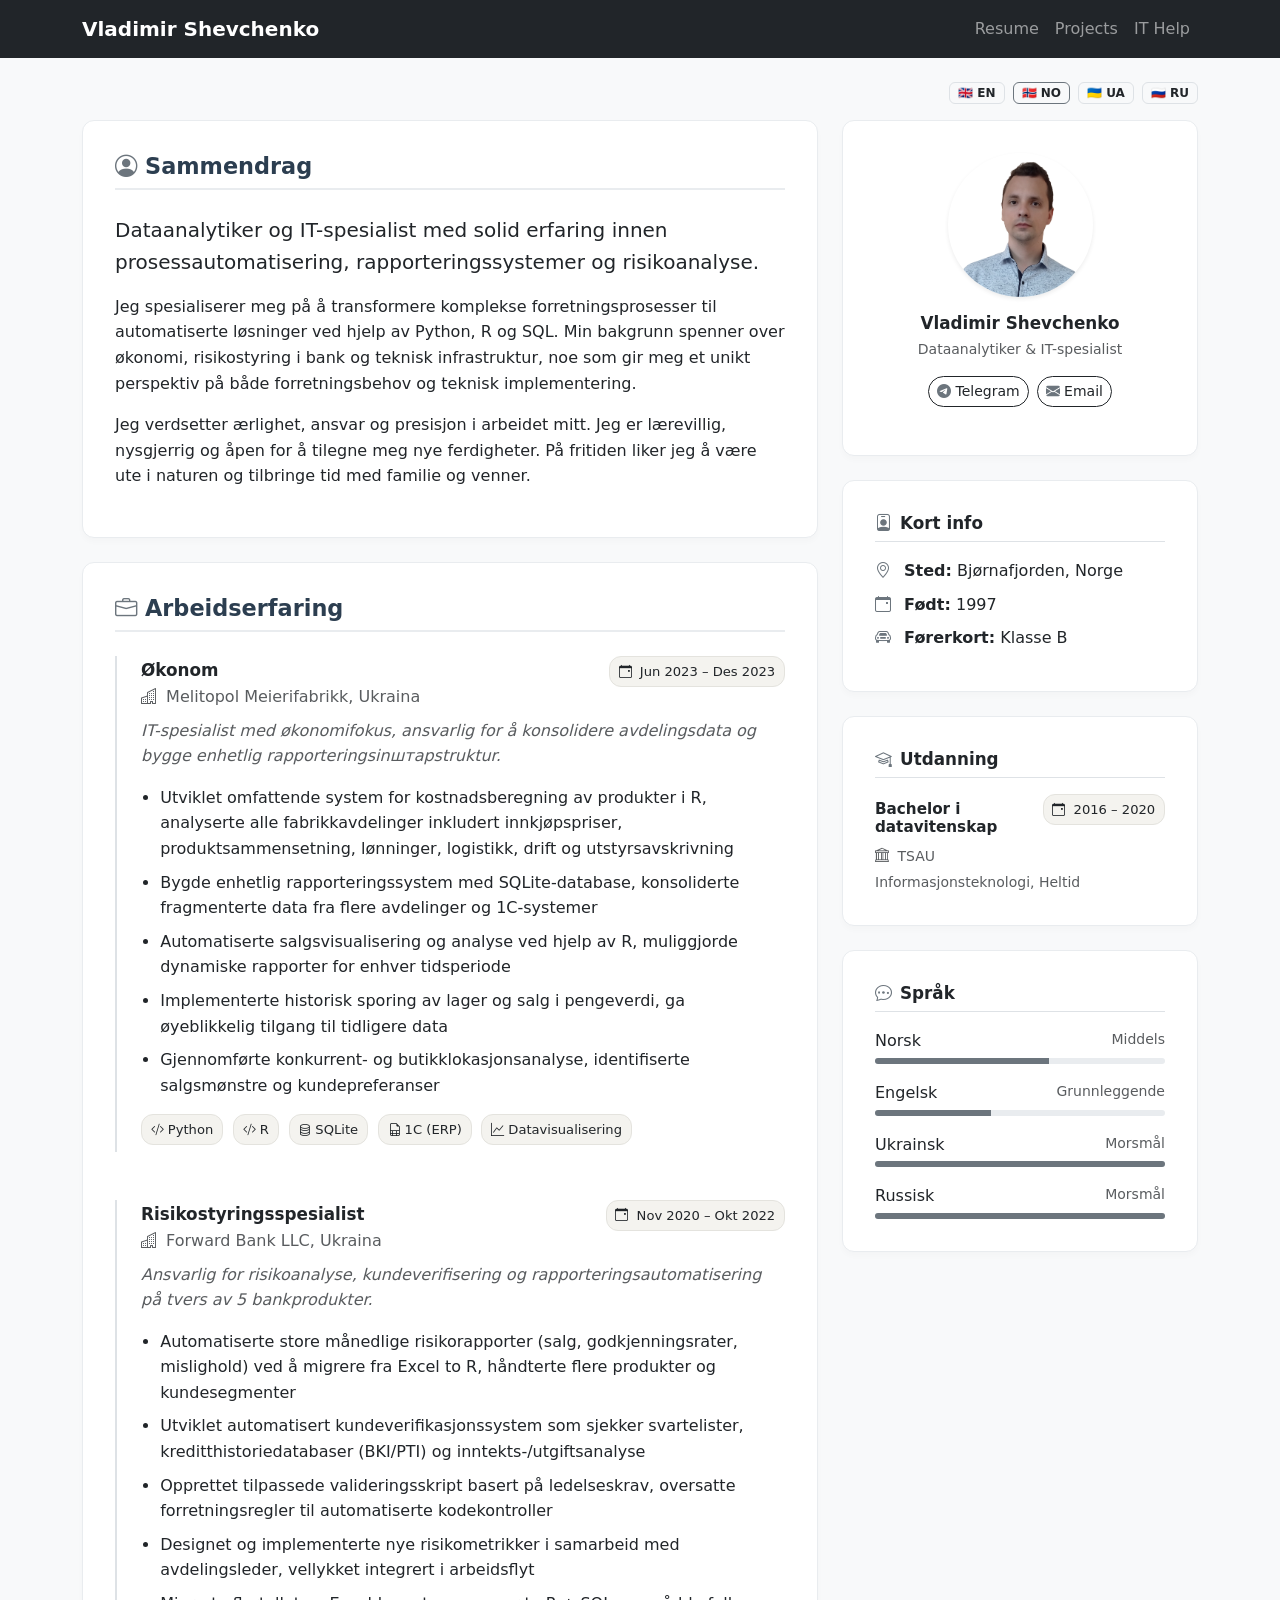
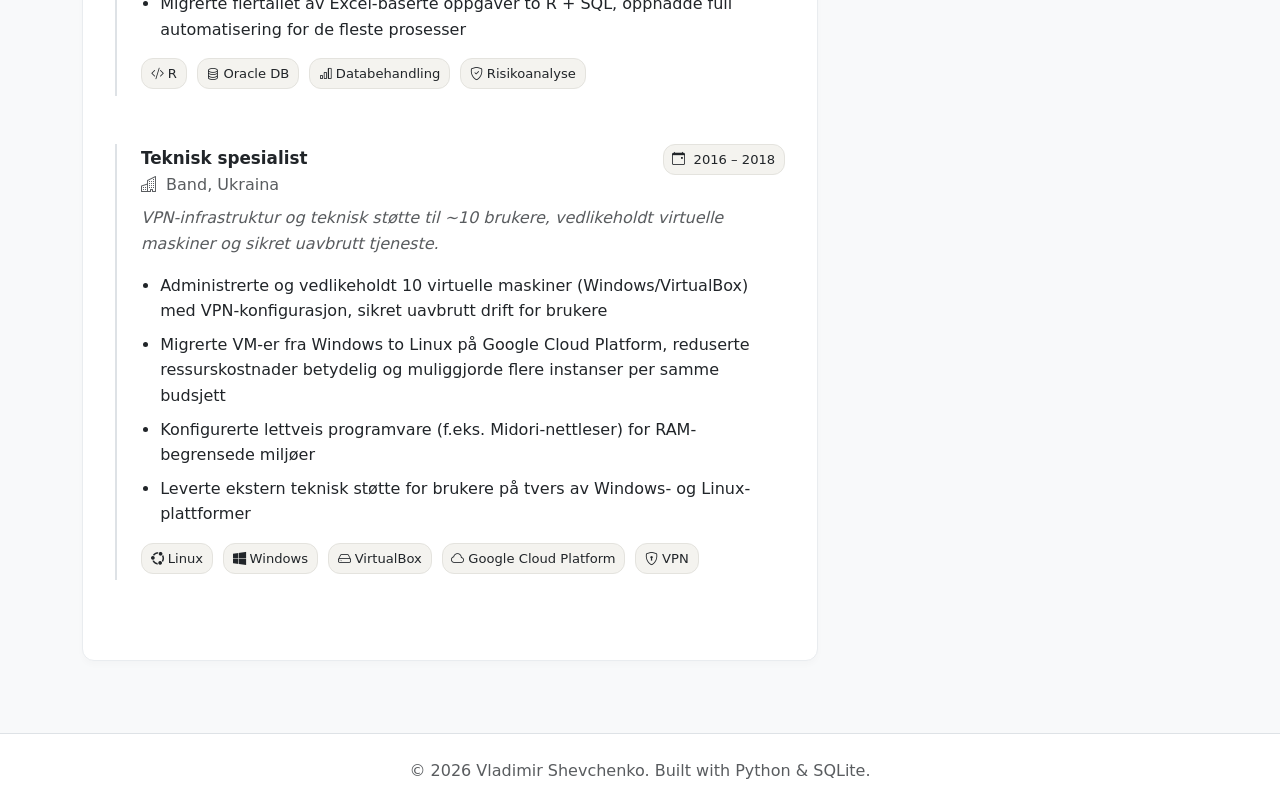
==== no/index.html @ 000bf78e "Deploy: Hard overwrite" ====
<!DOCTYPE html>
<html lang="no">
<head>
    <meta charset="UTF-8">
    <meta name="viewport" content="width=device-width, initial-scale=1.0">
    <title>Владимир Шевченко - Резюме - Portfolio</title>
    
    <!-- Базовые мета-теги SEO -->
    <meta name="description" content="Vladimir Shevchenko - Data Analyst & IT Specialist portfolio and resume. Experience in automation, reporting, and risk analytics.">
    <meta name="author" content="Vladimir Shevchenko">

    <!-- Open Graph (Превью для Telegram, LinkedIn и др.) -->
    <meta property="og:type" content="website">
    <meta property="og:title" content="Владимир Шевченко - Резюме">
    <meta property="og:description" content="Data analyst and IT specialist with strong experience in process automation, reporting systems, and risk analytics.">
    <meta property="og:image" content="..//assets/about/profile.jpg">
    <meta property="og:site_name" content="Vladimir Shevchenko Portfolio">

    <!-- Twitter Cards -->
    <meta name="twitter:card" content="summary">
    <meta name="twitter:title" content="Владимир Шевченко - Резюме">
    <meta name="twitter:description" content="Data analyst and IT specialist with strong experience in process automation, reporting systems, and risk analytics.">
    <meta name="twitter:image" content="..//assets/about/profile.jpg">

    <!-- Bootstrap 5 CSS & Icons -->
    <link href="https://cdn.jsdelivr.net/npm/bootstrap@5.3.0/dist/css/bootstrap.min.css" rel="stylesheet">
    <link href="https://cdn.jsdelivr.net/npm/bootstrap-icons@1.10.0/font/bootstrap-icons.css" rel="stylesheet">
    
    <!-- Стили подсветки синтаксиса и кастомные стили -->
    <link href="..//assets/pygments.css" rel="stylesheet">
    <link href="..//assets/style.css" rel="stylesheet">
    
    <!-- Место для кастомных стилей отдельных страниц -->
    
</head>
<body>

    <nav class="navbar navbar-expand-lg navbar-dark bg-dark mb-4">
        <div class="container">
            <!-- Динамическое имя в бренде навигационной панели -->
            <a class="navbar-brand fw-bold" href="..//no">Vladimir Shevchenko</a>
            <button class="navbar-toggler" type="button" data-bs-toggle="collapse" data-bs-target="#navbarNav">
                <span class="navbar-toggler-icon"></span>
            </button>
            <div class="collapse navbar-collapse" id="navbarNav">
                <ul class="navbar-nav ms-auto">
                    <li class="nav-item">
                        <a class="nav-link" href="..//no">Resume</a>
                    </li>
                    <li class="nav-item">
                        <a class="nav-link" href="..//projects">Projects</a>
                    </li>
                    <li class="nav-item">
                        <a class="nav-link" href="..//it-help">IT Help</a>
                    </li>
                </ul>
            </div>
        </div>
    </nav>

    <main class="container mb-5">
        

<!-- Переключатель языков -->
<div class="d-flex justify-content-end gap-2 mb-3">
    
    <a href="..//" class="badge bg-light text-dark border text-decoration-none px-2 py-1 ">
        🇬🇧 EN
    </a>
    
    <a href="..//no" class="badge bg-light text-dark border text-decoration-none px-2 py-1 border-secondary fw-bold">
        🇳🇴 NO
    </a>
    
    <a href="..//ua" class="badge bg-light text-dark border text-decoration-none px-2 py-1 ">
        🇺🇦 UA
    </a>
    
    <a href="..//ru" class="badge bg-light text-dark border text-decoration-none px-2 py-1 ">
        🇷🇺 RU
    </a>
    
</div>

<div class="row">

    <!-- Левая колонка (Контент резюме) -->
    <div class="col-12 col-md-8 order-2 order-md-1">
        <!-- Карточка 1: Summary -->
        <div class="custom-card">
            <h2><i class="bi bi-person-circle me-2 text-secondary"></i>Sammendrag</h2>
            <p class="lead">Dataanalytiker og IT-spesialist med solid erfaring innen prosessautomatisering, rapporteringssystemer og risikoanalyse.</p>
            <p>Jeg spesialiserer meg på å transformere komplekse forretningsprosesser til automatiserte løsninger ved hjelp av Python, R og SQL. Min bakgrunn spenner over økonomi, risikostyring i bank og teknisk infrastruktur, noe som gir meg et unikt perspektiv på både forretningsbehov og teknisk implementering.</p>
            <p>Jeg verdsetter ærlighet, ansvar og presisjon i arbeidet mitt. Jeg er lærevillig, nysgjerrig og åpen for å tilegne meg nye ferdigheter. På fritiden liker jeg å være ute i naturen og tilbringe tid med familie og venner.</p>
        </div>

        <!-- Карточка 2: Work Experience -->
        <div class="custom-card">
            <h2><i class="bi bi-briefcase me-2 text-secondary"></i>Arbeidserfaring</h2>
            
            <div class="timeline-item mb-5">
                <div class="timeline-content">
                    <!-- Адаптивный контейнер заголовка вакансии (стек на мобильных, строка на ПК) -->
                    <div class="d-flex flex-column flex-sm-row justify-content-sm-between align-items-sm-baseline mb-2">
                        <div>
                            <h4 class="mb-1 text-dark fw-bold">Økonom</h4>
                            <p class="text-muted mb-0"><i class="bi bi-buildings me-1"></i> Melitopol Meierifabrikk, Ukraina</p>
                        </div>
                        <span class="date-badge mt-2 mt-sm-0"><i class="bi bi-calendar-event me-1"></i> Jun 2023 – Des 2023</span>
                    </div>
                    <p class="mb-3 fst-italic text-muted">IT-spesialist med økonomifokus, ansvarlig for å konsolidere avdelingsdata og bygge enhetlig rapporteringsinштарstruktur.</p>
                    <div class="achievement-section mb-3">
                        <ul class="achievement-list">
                            
                            <li>Utviklet omfattende system for kostnadsberegning av produkter i R, analyserte alle fabrikkavdelinger inkludert innkjøpspriser, produktsammensetning, lønninger, logistikk, drift og utstyrsavskrivning</li>
                            
                            <li>Bygde enhetlig rapporteringssystem med SQLite-database, konsoliderte fragmenterte data fra flere avdelinger og 1C-systemer</li>
                            
                            <li>Automatiserte salgsvisualisering og analyse ved hjelp av R, muliggjorde dynamiske rapporter for enhver tidsperiode</li>
                            
                            <li>Implementerte historisk sporing av lager og salg i pengeverdi, ga øyeblikkelig tilgang til tidligere data</li>
                            
                            <li>Gjennomførte konkurrent- og butikklokasjonsanalyse, identifiserte salgsmønstre og kundepreferanser</li>
                            
                        </ul>
                    </div>
                    <div class="tech-tags">
                        
                        <span class="tech-badge"><i class="bi bi-code-slash me-1"></i>Python</span>
                        
                        <span class="tech-badge"><i class="bi bi-code-slash me-1"></i>R</span>
                        
                        <span class="tech-badge"><i class="bi bi-database me-1"></i>SQLite</span>
                        
                        <span class="tech-badge"><i class="bi bi-file-earmark-spreadsheet me-1"></i>1C (ERP)</span>
                        
                        <span class="tech-badge"><i class="bi bi-graph-up me-1"></i>Datavisualisering</span>
                        
                    </div>
                </div>
            </div>
            
            <div class="timeline-item mb-5">
                <div class="timeline-content">
                    <!-- Адаптивный контейнер заголовка вакансии (стек на мобильных, строка на ПК) -->
                    <div class="d-flex flex-column flex-sm-row justify-content-sm-between align-items-sm-baseline mb-2">
                        <div>
                            <h4 class="mb-1 text-dark fw-bold">Risikostyringsspesialist</h4>
                            <p class="text-muted mb-0"><i class="bi bi-buildings me-1"></i> Forward Bank LLC, Ukraina</p>
                        </div>
                        <span class="date-badge mt-2 mt-sm-0"><i class="bi bi-calendar-event me-1"></i> Nov 2020 – Okt 2022</span>
                    </div>
                    <p class="mb-3 fst-italic text-muted">Ansvarlig for risikoanalyse, kundeverifisering og rapporteringsautomatisering på tvers av 5 bankprodukter.</p>
                    <div class="achievement-section mb-3">
                        <ul class="achievement-list">
                            
                            <li>Automatiserte store månedlige risikorapporter (salg, godkjenningsrater, mislighold) ved å migrere fra Excel to R, håndterte flere produkter og kundesegmenter</li>
                            
                            <li>Utviklet automatisert kundeverifikasjonssystem som sjekker svartelister, kreditthistoriedatabaser (BKI/PTI) og inntekts-/utgiftsanalyse</li>
                            
                            <li>Opprettet tilpassede valideringsskript basert på ledelseskrav, oversatte forretningsregler til automatiserte kodekontroller</li>
                            
                            <li>Designet og implementerte nye risikometrikker i samarbeid med avdelingsleder, vellykket integrert i arbeidsflyt</li>
                            
                            <li>Migrerte flertallet av Excel-baserte oppgaver to R + SQL, oppnådde full automatisering for de fleste prosesser</li>
                            
                        </ul>
                    </div>
                    <div class="tech-tags">
                        
                        <span class="tech-badge"><i class="bi bi-code-slash me-1"></i>R</span>
                        
                        <span class="tech-badge"><i class="bi bi-database me-1"></i>Oracle DB</span>
                        
                        <span class="tech-badge"><i class="bi bi-bar-chart me-1"></i>Databehandling</span>
                        
                        <span class="tech-badge"><i class="bi bi-shield-check me-1"></i>Risikoanalyse</span>
                        
                    </div>
                </div>
            </div>
            
            <div class="timeline-item mb-5">
                <div class="timeline-content">
                    <!-- Адаптивный контейнер заголовка вакансии (стек на мобильных, строка на ПК) -->
                    <div class="d-flex flex-column flex-sm-row justify-content-sm-between align-items-sm-baseline mb-2">
                        <div>
                            <h4 class="mb-1 text-dark fw-bold">Teknisk spesialist</h4>
                            <p class="text-muted mb-0"><i class="bi bi-buildings me-1"></i> Band, Ukraina</p>
                        </div>
                        <span class="date-badge mt-2 mt-sm-0"><i class="bi bi-calendar-event me-1"></i> 2016 – 2018</span>
                    </div>
                    <p class="mb-3 fst-italic text-muted">VPN-infrastruktur og teknisk støtte til ~10 brukere, vedlikeholdt virtuelle maskiner og sikret uavbrutt tjeneste.</p>
                    <div class="achievement-section mb-3">
                        <ul class="achievement-list">
                            
                            <li>Administrerte og vedlikeholdt 10 virtuelle maskiner (Windows/VirtualBox) med VPN-konfigurasjon, sikret uavbrutt drift for brukere</li>
                            
                            <li>Migrerte VM-er fra Windows to Linux på Google Cloud Platform, reduserte ressurskostnader betydelig og muliggjorde flere instanser per samme budsjett</li>
                            
                            <li>Konfigurerte lettveis programvare (f.eks. Midori-nettleser) for RAM-begrensede miljøer</li>
                            
                            <li>Leverte ekstern teknisk støtte for brukere på tvers av Windows- og Linux-plattformer</li>
                            
                        </ul>
                    </div>
                    <div class="tech-tags">
                        
                        <span class="tech-badge"><i class="bi bi-ubuntu me-1"></i>Linux</span>
                        
                        <span class="tech-badge"><i class="bi bi-windows me-1"></i>Windows</span>
                        
                        <span class="tech-badge"><i class="bi bi-hdd me-1"></i>VirtualBox</span>
                        
                        <span class="tech-badge"><i class="bi bi-cloud me-1"></i>Google Cloud Platform</span>
                        
                        <span class="tech-badge"><i class="bi bi-shield-lock me-1"></i>VPN</span>
                        
                    </div>
                </div>
            </div>
            
        </div>
    </div>

    <!-- Правая колонка (Сайдбар) -->
    <div class="col-12 col-md-4 order-1 order-md-2">
        <!-- Карточка 1: Профиль и Контакты -->
        <div class="custom-card text-center">
            <!-- Динамическое имя в альтернативном тексте картинки -->
            <img src="..//assets/about/profile.jpg" class="rounded-circle shadow-sm mb-3 mx-auto d-block" style="width: 50%;" alt="Vladimir Shevchenko">
            
            <!-- Обязательный контейнер-группиратор для печати -->
            <div class="profile-details">
                <!-- Динамическое имя в заголовке профиля -->
                <h4 class="mb-1 text-dark fw-bold">Vladimir Shevchenko</h4>
                <p class="text-muted small mb-3 subtitle-p">Dataanalytiker &amp; IT-spesialist</p>
                
                <!-- Контакты для веб-версии -->
                <div class="contact-links d-flex justify-content-center gap-2 mb-3">
                    <a href="https://t.me/enopheron" class="btn btn-outline-dark btn-sm rounded-pill"><i class="bi bi-telegram text-secondary"></i> Telegram</a>
                    <a href="mailto:enopheron@gmx.com" class="btn btn-outline-dark btn-sm rounded-pill"><i class="bi bi-envelope-fill text-secondary"></i> Email</a>
                </div>
                
                <!-- Контакты для печати (скрыты на веб-версии через CSS) -->
                <div class="print-contacts">
                    <span><i class="bi bi-telegram text-secondary me-1"></i> t.me/enopheron</span>
                    <span><i class="bi bi-envelope-fill text-secondary me-1"></i> enopheron@gmx.com</span>
                    <span><i class="bi bi-telephone-fill text-secondary me-1"></i> +47 48 678 388</span>
                </div>
            </div>
        </div>

        <!-- Карточка 2: Quick Info -->
        <div class="custom-card">
            <h4 class="border-bottom pb-2 mb-3 text-dark fw-bold"><i class="bi bi-person-badge me-2 text-secondary"></i>Kort info</h4>
            <ul class="list-unstyled mb-0">
                <li class="mb-2"><i class="bi bi-geo-alt me-2 text-secondary"></i> <strong>Sted:</strong> Bjørnafjorden, Norge</li>
                <li class="mb-2"><i class="bi bi-calendar-event me-2 text-secondary"></i> <strong>Født:</strong> 1997</li>
                <li class="mb-2"><i class="bi bi-car-front me-2 text-secondary"></i> <strong>Førerkort:</strong> Klasse B</li>
            </ul>
        </div>

        <!-- Карточка 3: Education (Перенесена сюда) -->
        <div class="custom-card">
            <h4 class="border-bottom pb-2 mb-3 text-dark fw-bold"><i class="bi bi-mortarboard me-2 text-secondary"></i>Utdanning</h4>
            <div class="d-flex justify-content-between align-items-baseline mb-2">
                <h5 class="mb-0 text-dark fw-bold" style="font-size: 0.95rem !important;">Bachelor i datavitenskap</h5>
                <span class="date-badge"><i class="bi bi-calendar-event me-1"></i> 2016 – 2020</span>
            </div>
            <p class="text-muted small mb-1"><i class="bi bi-bank me-1"></i> TSAU</p>
            <p class="mb-0 small text-muted">Informasjonsteknologi, Heltid</p>
        </div>

        <!-- Карточка 4: Languages -->
        <div class="custom-card">
            <h4 class="border-bottom pb-2 mb-3 text-dark fw-bold"><i class="bi bi-chat-dots me-2 text-secondary"></i>Språk</h4>
            
            <div class="mb-3">
                <div class="d-flex justify-content-between mb-1">
                    <span>Norsk</span>
                    <span class="text-muted small">Middels</span>
                </div>
                <div class="progress" style="height: 6px;">
                    <div class="progress-bar bg-secondary" role="progressbar" style="width: 60%"></div>
                </div>
            </div>
            
            <div class="mb-3">
                <div class="d-flex justify-content-between mb-1">
                    <span>Engelsk</span>
                    <span class="text-muted small">Grunnleggende</span>
                </div>
                <div class="progress" style="height: 6px;">
                    <div class="progress-bar bg-secondary" role="progressbar" style="width: 40%"></div>
                </div>
            </div>
            
            <div class="mb-3">
                <div class="d-flex justify-content-between mb-1">
                    <span>Ukrainsk</span>
                    <span class="text-muted small">Morsmål</span>
                </div>
                <div class="progress" style="height: 6px;">
                    <div class="progress-bar bg-secondary" role="progressbar" style="width: 100%"></div>
                </div>
            </div>
            
            <div class="mb-0">
                <div class="d-flex justify-content-between mb-1">
                    <span>Russisk</span>
                    <span class="text-muted small">Morsmål</span>
                </div>
                <div class="progress" style="height: 6px;">
                    <div class="progress-bar bg-secondary" role="progressbar" style="width: 100%"></div>
                </div>
            </div>
            
        </div>

        <!-- Карточка 5: QR-код (Только для печати) -->
        <div class="custom-card qr-card d-none d-print-block">
            <img src="..//assets/about/qr-code.svg" alt="Scan to visit">
            <span class="qr-label">Website</span>
        </div>
    </div>

</div>

    </main>

    <!-- Динамическое имя в футере -->
    <footer class="text-center text-muted py-4 border-top mt-5 bg-white">
        <p class="mb-0">© 2026 Vladimir Shevchenko. Built with Python & SQLite.</p>
    </footer>

    <script src="https://cdn.jsdelivr.net/npm/bootstrap@5.3.0/dist/js/bootstrap.bundle.min.js"></script>
    
    <!-- Место для кастомных скриптов отдельных страниц -->
    
</body>
</html>
---- assets/pygments.css ----
pre { line-height: 125%; }
td.linenos .normal { color: inherit; background-color: transparent; padding-left: 5px; padding-right: 5px; }
span.linenos { color: inherit; background-color: transparent; padding-left: 5px; padding-right: 5px; }
td.linenos .special { color: #000000; background-color: #ffffc0; padding-left: 5px; padding-right: 5px; }
span.linenos.special { color: #000000; background-color: #ffffc0; padding-left: 5px; padding-right: 5px; }
.codehilite .hll { background-color: #ffffcc }
.codehilite { background: #282C34; color: #ABB2BF }
.codehilite .c { color: #7F848E } /* Comment */
.codehilite .err { color: #ABB2BF } /* Error */
.codehilite .esc { color: #ABB2BF } /* Escape */
.codehilite .g { color: #ABB2BF } /* Generic */
.codehilite .k { color: #C678DD } /* Keyword */
.codehilite .l { color: #ABB2BF } /* Literal */
.codehilite .n { color: #E06C75 } /* Name */
.codehilite .o { color: #56B6C2 } /* Operator */
.codehilite .x { color: #ABB2BF } /* Other */
.codehilite .p { color: #ABB2BF } /* Punctuation */
.codehilite .ch { color: #7F848E } /* Comment.Hashbang */
.codehilite .cm { color: #7F848E } /* Comment.Multiline */
.codehilite .cp { color: #7F848E } /* Comment.Preproc */
.codehilite .cpf { color: #7F848E } /* Comment.PreprocFile */
.codehilite .c1 { color: #7F848E } /* Comment.Single */
.codehilite .cs { color: #7F848E } /* Comment.Special */
.codehilite .gd { color: #ABB2BF } /* Generic.Deleted */
.codehilite .ge { color: #ABB2BF } /* Generic.Emph */
.codehilite .ges { color: #ABB2BF } /* Generic.EmphStrong */
.codehilite .gr { color: #ABB2BF } /* Generic.Error */
.codehilite .gh { color: #ABB2BF } /* Generic.Heading */
.codehilite .gi { color: #ABB2BF } /* Generic.Inserted */
.codehilite .go { color: #ABB2BF } /* Generic.Output */
.codehilite .gp { color: #ABB2BF } /* Generic.Prompt */
.codehilite .gs { color: #ABB2BF } /* Generic.Strong */
.codehilite .gu { color: #ABB2BF } /* Generic.Subheading */
.codehilite .gt { color: #ABB2BF } /* Generic.Traceback */
.codehilite .kc { color: #E5C07B } /* Keyword.Constant */
.codehilite .kd { color: #C678DD } /* Keyword.Declaration */
.codehilite .kn { color: #C678DD } /* Keyword.Namespace */
.codehilite .kp { color: #C678DD } /* Keyword.Pseudo */
.codehilite .kr { color: #C678DD } /* Keyword.Reserved */
.codehilite .kt { color: #E5C07B } /* Keyword.Type */
.codehilite .ld { color: #ABB2BF } /* Literal.Date */
.codehilite .m { color: #D19A66 } /* Literal.Number */
.codehilite .s { color: #98C379 } /* Literal.String */
.codehilite .na { color: #E06C75 } /* Name.Attribute */
.codehilite .nb { color: #E5C07B } /* Name.Builtin */
.codehilite .nc { color: #E5C07B } /* Name.Class */
.codehilite .no { color: #E06C75 } /* Name.Constant */
.codehilite .nd { color: #61AFEF } /* Name.Decorator */
.codehilite .ni { color: #E06C75 } /* Name.Entity */
.codehilite .ne { color: #E06C75 } /* Name.Exception */
.codehilite .nf { color: #61AFEF; font-weight: bold } /* Name.Function */
.codehilite .nl { color: #E06C75 } /* Name.Label */
.codehilite .nn { color: #E06C75 } /* Name.Namespace */
.codehilite .nx { color: #E06C75 } /* Name.Other */
.codehilite .py { color: #E06C75 } /* Name.Property */
.codehilite .nt { color: #E06C75 } /* Name.Tag */
.codehilite .nv { color: #E06C75 } /* Name.Variable */
.codehilite .ow { color: #56B6C2 } /* Operator.Word */
.codehilite .pm { color: #ABB2BF } /* Punctuation.Marker */
.codehilite .w { color: #ABB2BF } /* Text.Whitespace */
.codehilite .mb { color: #D19A66 } /* Literal.Number.Bin */
.codehilite .mf { color: #D19A66 } /* Literal.Number.Float */
.codehilite .mh { color: #D19A66 } /* Literal.Number.Hex */
.codehilite .mi { color: #D19A66 } /* Literal.Number.Integer */
.codehilite .mo { color: #D19A66 } /* Literal.Number.Oct */
.codehilite .sa { color: #98C379 } /* Literal.String.Affix */
.codehilite .sb { color: #98C379 } /* Literal.String.Backtick */
.codehilite .sc { color: #98C379 } /* Literal.String.Char */
.codehilite .dl { color: #98C379 } /* Literal.String.Delimiter */
.codehilite .sd { color: #98C379 } /* Literal.String.Doc */
.codehilite .s2 { color: #98C379 } /* Literal.String.Double */
.codehilite .se { color: #98C379 } /* Literal.String.Escape */
.codehilite .sh { color: #98C379 } /* Literal.String.Heredoc */
.codehilite .si { color: #98C379 } /* Literal.String.Interpol */
.codehilite .sx { color: #98C379 } /* Literal.String.Other */
.codehilite .sr { color: #98C379 } /* Literal.String.Regex */
.codehilite .s1 { color: #98C379 } /* Literal.String.Single */
.codehilite .ss { color: #98C379 } /* Literal.String.Symbol */
.codehilite .bp { color: #E5C07B } /* Name.Builtin.Pseudo */
.codehilite .fm { color: #56B6C2; font-weight: bold } /* Name.Function.Magic */
.codehilite .vc { color: #E06C75 } /* Name.Variable.Class */
.codehilite .vg { color: #E06C75 } /* Name.Variable.Global */
.codehilite .vi { color: #E06C75 } /* Name.Variable.Instance */
.codehilite .vm { color: #E06C75 } /* Name.Variable.Magic */
.codehilite .il { color: #D19A66 } /* Literal.Number.Integer.Long */
---- assets/style.css ----
/* ==========================================================================
   БАЗОВЫЕ СТИЛИ ВЕБ-САЙТА (Интерфейс на экране)
   ========================================================================== */
body {
    background-color: #f8f9fa;
    color: #212529;
    font-family: system-ui, -apple-system, sans-serif;
    line-height: 1.6;
}

/* Карточки резюме и проектов */
.custom-card {
    background: #ffffff;
    border-radius: 12px;
    padding: 2rem;
    margin-bottom: 1.5rem;
    border: 1px solid #e9ecef;
    box-shadow: 0 4px 6px rgba(0, 0, 0, 0.02);
}

/* Базовая разметка заголовков карточек */
.custom-card h1 { font-size: 1.75rem; font-weight: 700; color: #2c3e50; }
.custom-card h2 { 
    font-size: 1.4rem; 
    color: #2c3e50;
    font-weight: 700;
    margin-bottom: 1.5rem;
    border-bottom: 2px solid #e9ecef;
    padding-bottom: 0.5rem;
}
.custom-card h3 { font-size: 1.22rem; font-weight: 600; color: #2c3e50; }
.custom-card h4 { font-size: 1.05rem; font-weight: 600; color: #495057; }
.custom-card h5 { font-size: 0.88rem; font-weight: 500; color: #6c757d; }

/* Скрываем печатные контакты при обычном просмотре сайта */
.print-contacts,
.print-only-contacts {
    display: none !important;
}

/* Тонкий серый таймлайн вакансий */
.timeline-item {
    border-left: 2px solid #dee2e6;
    padding-left: 1.5rem;
    position: relative;
}

.achievement-list {
    padding-left: 1.2rem;
}

.achievement-list li {
    margin-bottom: 0.5rem;
}

/* Таблицы в Markdown */
table {
    width: 100%;
    margin-bottom: 1rem;
    border-collapse: collapse;
}

table th, table td {
    padding: 0.6rem;
    border-bottom: 1px solid #dee2e6;
}

table th {
    border-bottom: 2px solid #495057;
}

/* Оформление инлайн-кода */
code {
    font-family: 'JetBrainsMono NF', 'Fira Code', 'Courier New', monospace;
    color: #60933B !important;
    background-color: #f4f6f4 !important;   
    border: 1px solid #e1e5e1 !important;   
    padding: 0.15rem 0.35rem;
    border-radius: 6px;
}

/* Общий контейнер подсветки кода Pygments */
.codehilite {
    border-radius: 8px;
    border: 1px solid rgba(0, 0, 0, 0.08);
    margin-bottom: 1.5rem;
}

/* Блок pre (многострочный код) наследует цвета от активной темы Pygments */
pre {
    background-color: inherit !important; 
    color: inherit !important;            
    padding: 1.2rem !important;
    border-radius: 8px !important;
    overflow-x: auto !important;
    line-height: 1.5 !important;
    text-align: left !important;
    border: none !important;
    margin-bottom: 0 !important;          
}

pre code {
    color: inherit !important;
    background-color: transparent !important;
    padding: 0 !important;
    border: none !important;
}

/* Теплые приглушенные бейджи-таблетки */
.tech-badge, .date-badge {
    background-color: #f4f3ef !important;
    color: #212529 !important;
    border: 1px solid #e4e3de !important;
    font-size: 0.82em;
    padding: 0.25rem 0.55rem;
    border-radius: 12px;
    display: inline-block;
    text-decoration: none;
    white-space: nowrap !important;
}

.tech-badge {
    margin-right: 0.3rem;
    margin-bottom: 0.4rem;
}

.date-badge {
    font-weight: 500;
}

/* Автоматическое масштабирование картинок внутри статей */
.article-content img {
    max-width: 100%;              
    height: auto;                 
    display: block;               
    margin: 2rem auto;            
    border-radius: 8px;           
    border: 1px solid #dee2e6;    
    box-shadow: 0 4px 12px rgba(0,0,0,0.03); 
}

/* ==========================================================================
   ТИПОГРАФИКА ВНУТРИ СТАТЕЙ (Секция чтения)
   ========================================================================== */

/* Главный заголовок статьи (Особый статус) */
.article-main-title {
    font-size: 2.3rem !important;
    color: #1a365d !important;         
    font-weight: 800 !important;
    letter-spacing: -0.02em !important;
    text-align: center;
    line-height: 1.2 !important;
}

.article-title-divider {
    border-top: 3px solid #1a365d !important;
    opacity: 0.85 !important;
    margin-top: 0.6rem !important;
}

/* Заголовки внутри текста статьи */
.article-content h1, 
.article-content h2, 
.article-content h3 {
    color: #212529 !important;
    font-weight: 700 !important;
    margin-top: 2.6rem !important;
    margin-bottom: 1.2rem !important;
    line-height: 1.35 !important;
}

.article-content > h1:first-child,
.article-content > h2:first-child,
.article-content > h3:first-child {
    margin-top: 0 !important;
}

.article-content h1, 
.article-content h2 {
    border-bottom: 1px solid #e9ecef !important;
    padding-bottom: 0.5rem !important;
}

.article-content h1 { font-size: 1.7rem !important; }
.article-content h2 { font-size: 1.45rem !important; }
.article-content h3 { font-size: 1.25rem !important; margin-top: 2.2rem !important; }

.article-content h4 {
    color: #495057 !important;
    font-weight: 600 !important;
    font-size: 1.1rem !important;
    margin-top: 1.8rem !important;
    margin-bottom: 0.8rem !important;
}

.article-content p {
    line-height: 1.65;
    margin-bottom: 1.3rem;
    color: #333333;
}

.article-content ul, 
.article-content ol {
    margin-bottom: 1.3rem;
    padding-left: 1.8rem;
}

.article-content li {
    margin-bottom: 0.4rem;
    line-height: 1.6;
}

/* ==========================================================================
   КОМПАКТНАЯ GIT-BRANCH НАВИГАЦИЯ (TOC SIDEBAR)
   ========================================================================== */
.toc-sidebar {
    position: sticky;
    top: 2rem;
    max-height: calc(100vh - 4rem);
    overflow-y: auto; /* Оригинальный скролл всей карточки */
}

.toc-title {
    font-size: 0.9rem;
    text-transform: uppercase;
    letter-spacing: 0.08em;
    font-weight: 800;
    color: #212529;   
    margin-bottom: 1.2rem;
    border-bottom: 2px solid #212529; 
    padding-bottom: 0.5rem;
}

.toc-sidebar .toc ul {
    list-style-type: none;
    padding-left: 1rem; 
    position: relative;
    margin-bottom: 0;
}

.toc-sidebar .toc > ul {
    padding-left: 0.2rem;
}

.toc-sidebar .toc li {
    position: relative;
    padding-left: 1rem; 
    margin-bottom: 0.4rem;
}

.toc-sidebar .toc li::before {
    content: "";
    position: absolute;
    left: 0;
    top: -0.3rem;
    bottom: 0;
    border-left: 1px solid #dee2e6; 
}

.toc-sidebar .toc li::after {
    content: "";
    position: absolute;
    left: 0;
    top: 0.6rem;                       
    width: 0.6rem;                     
    height: 0.4rem;
    border-bottom: 1px solid #dee2e6;  
}

.toc-sidebar .toc li:last-child::before {
    height: 0.9rem; 
    bottom: auto;
}

.toc-sidebar .toc a {
    color: #495057;
    text-decoration: none;
    font-size: 0.85rem;
    display: block;
    padding: 0.15rem 0;
    transition: all 0.15s ease;
}

.toc-sidebar .toc a:hover {
    color: #0d6efd;
    padding-left: 0.2rem;
}

/* Адаптивное поведение TOC-сайдбара на мобильных устройствах */
@media (max-width: 767.98px) {
    .toc-sidebar {
        position: static !important; /* Убираем липкость карточки на мобильных */
        max-height: 220px !important; /* Нативная прокрутка */
        overflow-y: auto !important;
        margin-bottom: 1.5rem !important;
    }
}

/* ==========================================================================
   ФИЛЬТРАЦИЯ ТЕГОВ (PROJECTS HUB)
   ========================================================================== */
.filter-sidebar {
    position: sticky;
    top: 2rem;
    max-height: calc(100vh - 4rem);
    overflow-y: auto;
}

.filter-title {
    font-size: 0.8rem;
    text-transform: uppercase;
    letter-spacing: 0.08em;
    font-weight: 700;
    color: #6c757d;
    margin-bottom: 1rem;
    border-bottom: 1px solid #e9ecef;
    padding-bottom: 0.4rem;
}

/* Скролл-бокс для ограничения высоты списка тегов на ПК и мобильных */
#tag-cloud {
    max-height: 180px; /* Вмещает около 5-6 тегов, далее уходит в прокрутку */
    overflow-y: auto;
    padding-right: 0.3rem;
}

.filter-sidebar .tag-button {
    display: block; 
    width: 100%;
    text-align: left;
    padding: 0.4rem 0.6rem;
    margin-bottom: 0.3rem;
    background-color: transparent !important; 
    color: #495057 !important; 
    border: none !important;
    cursor: pointer;
    transition: all 0.15s ease;
    font-size: 0.9em;
    border-radius: 4px;
}

.filter-sidebar .tag-button:hover {
    background-color: #f0f2f5 !important; 
    color: #212529 !important;
}

.filter-sidebar .tag-button.active {
    background-color: #212529 !important; 
    color: #ffffff !important;            
    font-weight: 600;
}

/* ==========================================================================
   МИНИМАЛИСТИЧНЫЕ ПОЛОСЫ ПРОКРУТКИ ДЛЯ ВНУТРЕННИХ БЛОКОВ (Webkit)
   ========================================================================== */
#tag-cloud::-webkit-scrollbar,
.toc-sidebar::-webkit-scrollbar {
    width: 4px;
}

#tag-cloud::-webkit-scrollbar-track,
.toc-sidebar::-webkit-scrollbar-track {
    background: transparent;
}

#tag-cloud::-webkit-scrollbar-thumb,
.toc-sidebar::-webkit-scrollbar-thumb {
    background: #ced4da;
    border-radius: 4px;
}

#tag-cloud::-webkit-scrollbar-thumb:hover,
.toc-sidebar::-webkit-scrollbar-thumb:hover {
    background: #adb5bd;
}

/* ==========================================================================
   ОПТИМИЗАЦИЯ ДЛЯ УЗКИХ ЭКРАНОВ СМАРТФОНОВ
   ========================================================================== */
@media (max-width: 575.98px) {
    /* Сужаем внутренние поля карточек для увеличения полезной ширины */
    .custom-card {
        padding: 1.25rem !important;
    }

    /* Сокращаем отступ линии таймлайна на мобильных устройствах */
    .timeline-item {
        padding-left: 0.8rem !important;
        margin-bottom: 1.5rem !important;
    }

    /* Уменьшаем отступ списков достижений для экономии пространства */
    .achievement-list {
        padding-left: 1rem !important;
    }
}

/* ==========================================================================
   СТИЛИ ДЛЯ ПЕЧАТИ (Оптимизировано для PDF-экспорта резюме на 1 лист)
   ========================================================================== */
@media print {
    @page {
        margin: 0.8cm;
    }

    html, body {
        background-color: #ffffff !important;
        color: #000000 !important;
        font-size: 8.5pt !important;
        line-height: 1.25 !important;
        width: 100% !important;
        max-width: 100% !important;
        padding: 0 !important;
        margin: 0 !important;
    }

    nav, footer, .d-flex.justify-content-end, .toc-sidebar, .filter-sidebar,
    .navbar-toggler, .btn, .d-print-none {
        display: none !important;
    }

    .container {
        display: block !important;
        width: 100% !important;
        max-width: 100% !important;
        padding: 0 !important;
        margin: 0 !important;
    }

    .row {
        display: grid !important;
        grid-template-columns: 32% 50% 12% !important;
        column-gap: 2% !important;
        row-gap: 0.6rem !important;
        width: 100% !important;
        padding: 0 !important;
        margin: 0 !important;
    }

    .col-12.col-md-8, .col-12.col-md-4 {
        display: contents !important;
    }

    .custom-card {
        background: #ffffff !important;
        border: 1px solid #e9ecef !important; 
        border-radius: 8px !important;       
        padding: 0.6rem 0.8rem !important;   
        margin-bottom: 0 !important;
        page-break-inside: avoid !important;
        break-inside: avoid !important;
        box-shadow: none !important;         
    }

    .col-12.col-md-8 .custom-card:nth-child(1) {
        display: none !important;
    }

    .col-12.col-md-4 .custom-card:nth-child(1) {
        grid-column: 1 !important;
        order: 1 !important;
        text-align: left !important;
        display: flex !important;
        flex-direction: row !important;
        align-items: center !important;
        gap: 0.8rem !important;
    }

    .rounded-circle {
        width: 80px !important;
        height: 80px !important;
        margin: 0 !important;
        display: block !important;
        flex-shrink: 0 !important;
    }

    .profile-details {
        display: flex !important;
        flex-direction: column !important;
        align-items: flex-start !important;
        gap: 0.15rem !important;
    }

    .profile-details h4 {
        margin: 0 0 0.1rem 0 !important;
        line-height: 1.1 !important;
    }

    .profile-details p.subtitle-p,
    .col-12.col-md-4 .custom-card:nth-child(1) p {
        display: none !important;
    }

    .contact-links {
        display: none !important;
    }

    .print-contacts,
    .print-only-contacts {
        display: flex !important;
        flex-direction: column !important;
        align-items: flex-start !important;
        gap: 0.15rem !important;
    }

    .print-contacts span,
    .print-only-contacts span {
        font-size: 7.5pt !important;
        color: #000000 !important;
        display: inline-block !important;
    }

    .col-12.col-md-4 .custom-card:nth-child(3) {
        grid-column: 2 !important;
        order: 2 !important;
    }

    .col-12.col-md-4 .custom-card:nth-child(5).qr-card {
        grid-column: 3 !important;
        order: 3 !important;
        display: flex !important;
        flex-direction: column !important;
        align-items: center !important;
        justify-content: center !important;
        padding: 0.4rem !important; 
    }

    .col-12.col-md-4 .custom-card:nth-child(5).qr-card img {
        width: 65px !important; 
        height: 65px !important;
        margin-bottom: 0.15rem !important;
        display: block !important;
    }

    .col-12.col-md-4 .custom-card:nth-child(5).qr-card .qr-label {
        font-size: 6.5pt !important;
        font-weight: bold !important;
        color: #555555 !important;
        text-transform: uppercase !important;
        letter-spacing: 0.5px !important;
        display: block !important;
    }

    .col-12.col-md-4 .custom-card:nth-child(2) {
        grid-column: 1 !important;
        order: 4 !important;
    }

    .col-12.col-md-4 .custom-card:nth-child(4) {
        grid-column: 2 / span 2 !important;
        order: 5 !important;
        display: flex !important;
        flex-wrap: wrap !important;
        align-content: flex-start !important;
    }

    .col-12.col-md-4 .custom-card:nth-child(4) h4 {
        flex: 0 0 100% !important;
        width: 100% !important;
    }

    .col-12.col-md-4 .custom-card:nth-child(4) > div {
        flex: 0 0 48% !important;
        width: 48% !important;
        margin-bottom: 0.3rem !important;
        margin-right: 4% !important;
        display: block !important;
    }

    .col-12.col-md-4 .custom-card:nth-child(4) > div:nth-of-type(2n) {
        margin-right: 0 !important;
    }

    .col-12.col-md-8 .custom-card:nth-child(2) {
        grid-column: 1 / -1 !important;
        order: 6 !important;
    }

    .timeline-item {
        border-left: 1px solid #dee2e6 !important;
        padding-left: 0.8rem !important; 
        margin-bottom: 1.2rem !important;
        page-break-inside: avoid !important;
        break-inside: avoid !important;
    }

    .timeline-item:last-child {
        margin-bottom: 0 !important;
    }

    .achievement-list {
        margin-bottom: 0.2rem !important;
    }

    .achievement-list li {
        margin-bottom: 0.1rem !important;
    }

    .tech-badge, .date-badge {
        background-color: #f4f3ef !important; 
        color: #212529 !important;
        border: 1px solid #e4e3de !important;
        font-size: 7pt !important;
        padding: 0.18rem 0.45rem !important;  
        border-radius: 12px !important;       
        display: inline-block !important;
        text-decoration: none !important;
        margin-right: 0.3rem !important;
        margin-bottom: 0.3rem !important;
        line-height: 1.2 !important;
    }

    .col-12.col-md-4 ul {
        display: block !important;
    }

    .col-12.col-md-4 li {
        margin-bottom: 0.15rem !important;
    }

    .progress {
        border: 1px solid #cccccc !important;
        background-color: #f8f9fa !important;
        height: 4px !important; 
        print-color-adjust: exact !important;          
        -webkit-print-color-adjust: exact !important;   
    }
    
    .progress-bar {
        background-color: #555555 !important;           
        print-color-adjust: exact !important;          
        -webkit-print-color-adjust: exact !important;   
    }
}
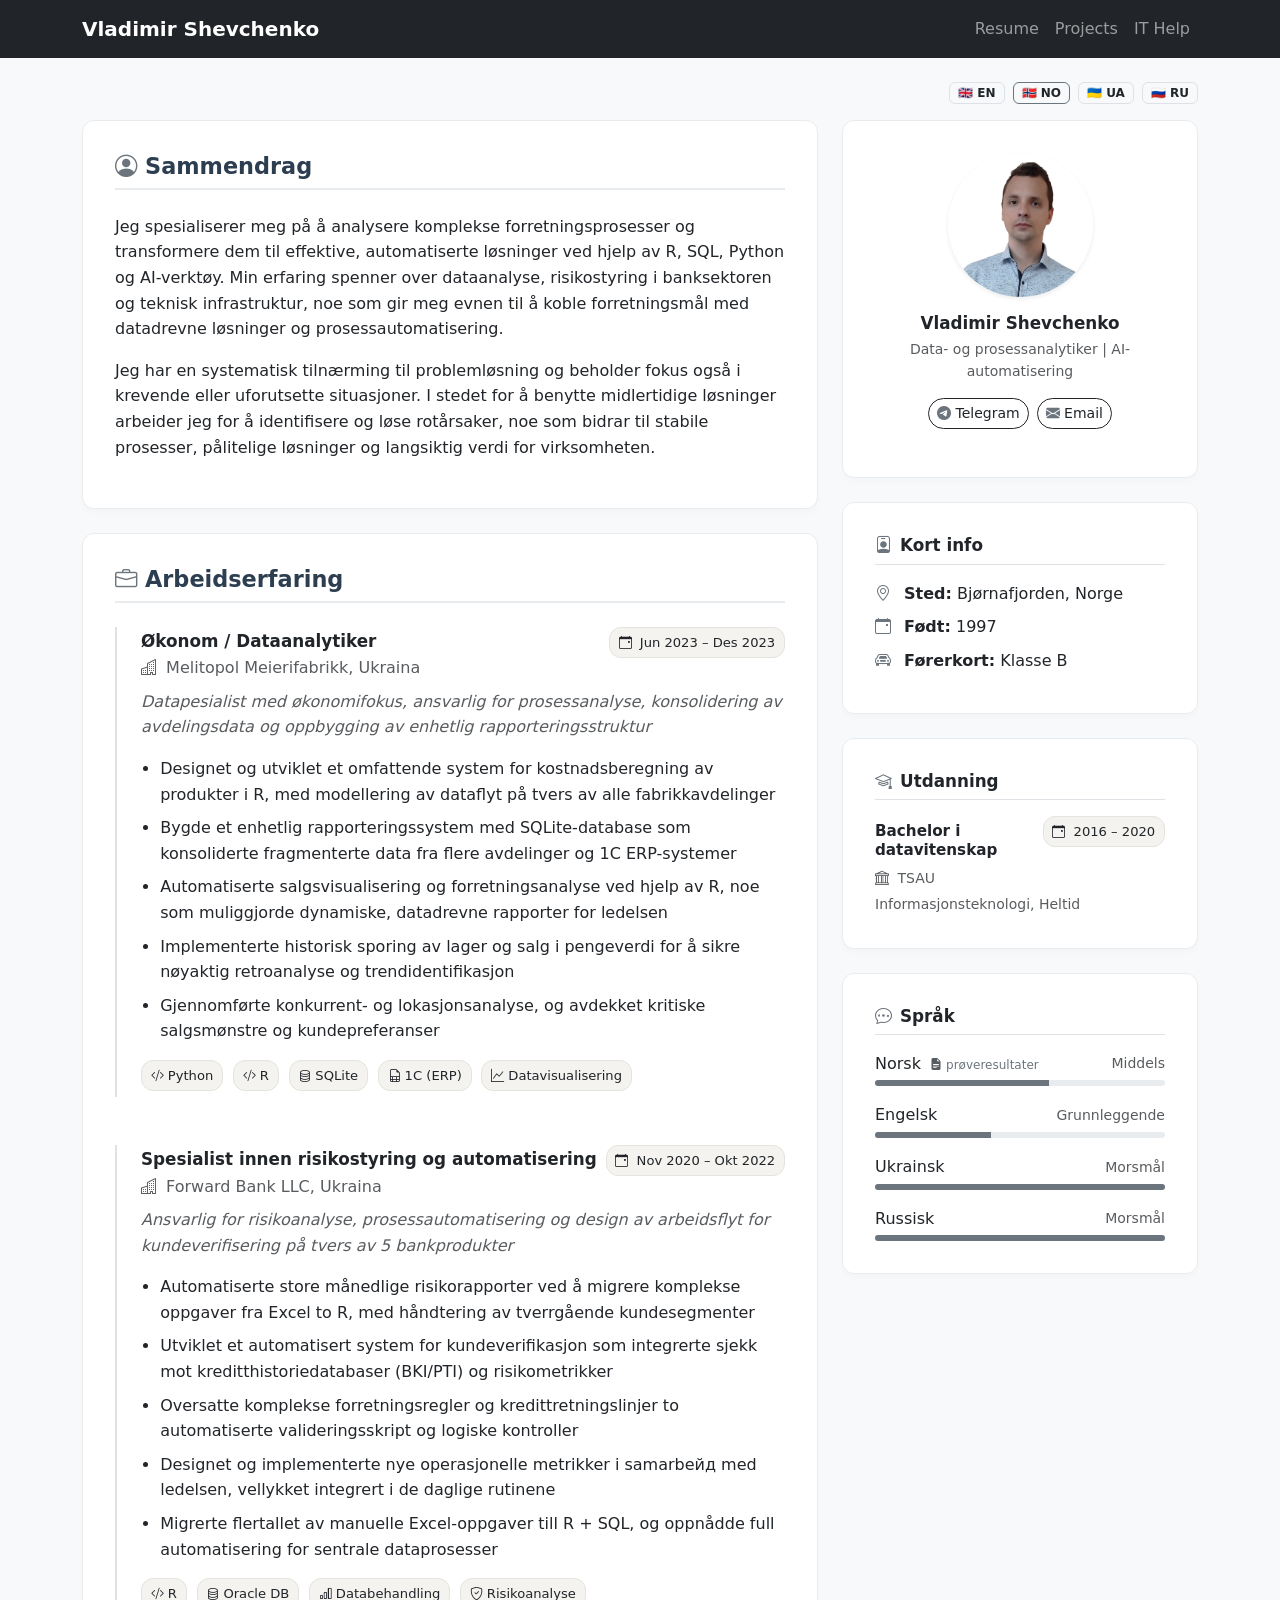
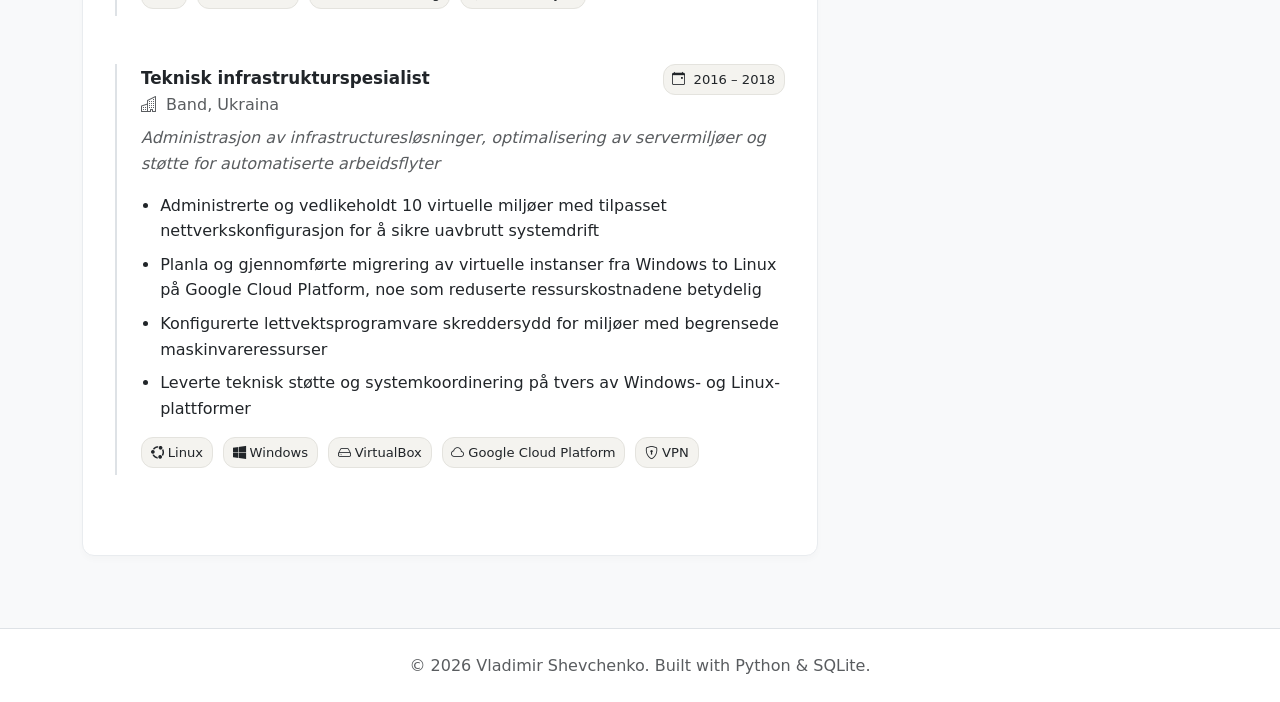
==== commit ddece4f1: "Deploy: Hard overwrite" ====
--- a/no/index.html
+++ b/no/index.html
@@ -89,11 +89,9 @@
         <!-- Карточка 1: Summary -->
         <div class="custom-card">
             <h2><i class="bi bi-person-circle me-2 text-secondary"></i>Sammendrag</h2>
-            <p class="lead">Dataanalytiker og IT-spesialist med solid erfaring innen prosessautomatisering, rapporteringssystemer og risikoanalyse.</p>
-            <p>Jeg spesialiserer meg på å transformere komplekse forretningsprosesser til automatiserte løsninger ved hjelp av Python, R og SQL. Min bakgrunn spenner over økonomi, risikostyring i bank og teknisk infrastruktur, noe som gir meg et unikt perspektiv på både forretningsbehov og teknisk implementering.</p>
-            <p>Jeg verdsetter ærlighet, ansvar og presisjon i arbeidet mitt. Jeg er lærevillig, nysgjerrig og åpen for å tilegne meg nye ferdigheter. På fritiden liker jeg å være ute i naturen og tilbringe tid med familie og venner.</p>
-        </div>
-
+            <p>Jeg spesialiserer meg på å analysere komplekse forretningsprosesser og transformere dem til effektive, automatiserte løsninger ved hjelp av R, SQL, Python og AI-verktøy. Min erfaring spenner over dataanalyse, risikostyring i banksektoren og teknisk infrastruktur, noe som gir meg evnen til å koble forretningsmål med datadrevne løsninger og prosessautomatisering.</p>
+            <p>Jeg har en systematisk tilnærming til problemløsning og beholder fokus også i krevende eller uforutsette situasjoner. I stedet for å benytte midlertidige løsninger arbeider jeg for å identifisere og løse rotårsaker, noe som bidrar til stabile prosesser, pålitelige løsninger og langsiktig verdi for virksomheten.</p>
+        </div>
         <!-- Карточка 2: Work Experience -->
         <div class="custom-card">
             <h2><i class="bi bi-briefcase me-2 text-secondary"></i>Arbeidserfaring</h2>
@@ -103,24 +101,24 @@
                     <!-- Адаптивный контейнер заголовка вакансии (стек на мобильных, строка на ПК) -->
                     <div class="d-flex flex-column flex-sm-row justify-content-sm-between align-items-sm-baseline mb-2">
                         <div>
-                            <h4 class="mb-1 text-dark fw-bold">Økonom</h4>
+                            <h4 class="mb-1 text-dark fw-bold">Økonom / Dataanalytiker</h4>
                             <p class="text-muted mb-0"><i class="bi bi-buildings me-1"></i> Melitopol Meierifabrikk, Ukraina</p>
                         </div>
                         <span class="date-badge mt-2 mt-sm-0"><i class="bi bi-calendar-event me-1"></i> Jun 2023 – Des 2023</span>
                     </div>
-                    <p class="mb-3 fst-italic text-muted">IT-spesialist med økonomifokus, ansvarlig for å konsolidere avdelingsdata og bygge enhetlig rapporteringsinштарstruktur.</p>
+                    <p class="mb-3 fst-italic text-muted">Datapesialist med økonomifokus, ansvarlig for prosessanalyse, konsolidering av avdelingsdata og oppbygging av enhetlig rapporteringsstruktur</p>
                     <div class="achievement-section mb-3">
                         <ul class="achievement-list">
                             
-                            <li>Utviklet omfattende system for kostnadsberegning av produkter i R, analyserte alle fabrikkavdelinger inkludert innkjøpspriser, produktsammensetning, lønninger, logistikk, drift og utstyrsavskrivning</li>
-                            
-                            <li>Bygde enhetlig rapporteringssystem med SQLite-database, konsoliderte fragmenterte data fra flere avdelinger og 1C-systemer</li>
-                            
-                            <li>Automatiserte salgsvisualisering og analyse ved hjelp av R, muliggjorde dynamiske rapporter for enhver tidsperiode</li>
-                            
-                            <li>Implementerte historisk sporing av lager og salg i pengeverdi, ga øyeblikkelig tilgang til tidligere data</li>
-                            
-                            <li>Gjennomførte konkurrent- og butikklokasjonsanalyse, identifiserte salgsmønstre og kundepreferanser</li>
+                            <li>Designet og utviklet et omfattende system for kostnadsberegning av produkter i R, med modellering av dataflyt på tvers av alle fabrikkavdelinger</li>
+                            
+                            <li>Bygde et enhetlig rapporteringssystem med SQLite-database som konsoliderte fragmenterte data fra flere avdelinger og 1C ERP-systemer</li>
+                            
+                            <li>Automatiserte salgsvisualisering og forretningsanalyse ved hjelp av R, noe som muliggjorde dynamiske, datadrevne rapporter for ledelsen</li>
+                            
+                            <li>Implementerte historisk sporing av lager og salg i pengeverdi for å sikre nøyaktig retroanalyse og trendidentifikasjon</li>
+                            
+                            <li>Gjennomførte konkurrent- og lokasjonsanalyse, og avdekket kritiske salgsmønstre og kundepreferanser</li>
                             
                         </ul>
                     </div>
@@ -145,24 +143,24 @@
                     <!-- Адаптивный контейнер заголовка вакансии (стек на мобильных, строка на ПК) -->
                     <div class="d-flex flex-column flex-sm-row justify-content-sm-between align-items-sm-baseline mb-2">
                         <div>
-                            <h4 class="mb-1 text-dark fw-bold">Risikostyringsspesialist</h4>
+                            <h4 class="mb-1 text-dark fw-bold">Spesialist innen risikostyring og automatisering</h4>
                             <p class="text-muted mb-0"><i class="bi bi-buildings me-1"></i> Forward Bank LLC, Ukraina</p>
                         </div>
                         <span class="date-badge mt-2 mt-sm-0"><i class="bi bi-calendar-event me-1"></i> Nov 2020 – Okt 2022</span>
                     </div>
-                    <p class="mb-3 fst-italic text-muted">Ansvarlig for risikoanalyse, kundeverifisering og rapporteringsautomatisering på tvers av 5 bankprodukter.</p>
+                    <p class="mb-3 fst-italic text-muted">Ansvarlig for risikoanalyse, prosessautomatisering og design av arbeidsflyt for kundeverifisering på tvers av 5 bankprodukter</p>
                     <div class="achievement-section mb-3">
                         <ul class="achievement-list">
                             
-                            <li>Automatiserte store månedlige risikorapporter (salg, godkjenningsrater, mislighold) ved å migrere fra Excel to R, håndterte flere produkter og kundesegmenter</li>
-                            
-                            <li>Utviklet automatisert kundeverifikasjonssystem som sjekker svartelister, kreditthistoriedatabaser (BKI/PTI) og inntekts-/utgiftsanalyse</li>
-                            
-                            <li>Opprettet tilpassede valideringsskript basert på ledelseskrav, oversatte forretningsregler til automatiserte kodekontroller</li>
-                            
-                            <li>Designet og implementerte nye risikometrikker i samarbeid med avdelingsleder, vellykket integrert i arbeidsflyt</li>
-                            
-                            <li>Migrerte flertallet av Excel-baserte oppgaver to R + SQL, oppnådde full automatisering for de fleste prosesser</li>
+                            <li>Automatiserte store månedlige risikorapporter ved å migrere komplekse oppgaver fra Excel to R, med håndtering av tverrgående kundesegmenter</li>
+                            
+                            <li>Utviklet et automatisert system for kundeverifikasjon som integrerte sjekk mot kreditthistoriedatabaser (BKI/PTI) og risikometrikker</li>
+                            
+                            <li>Oversatte komplekse forretningsregler og kredittretningslinjer to automatiserte valideringsskript og logiske kontroller</li>
+                            
+                            <li>Designet og implementerte nye operasjonelle metrikker i samarbeйд med ledelsen, vellykket integrert i de daglige rutinene</li>
+                            
+                            <li>Migrerte flertallet av manuelle Excel-oppgaver till R + SQL, og oppnådde full automatisering for sentrale dataprosesser</li>
                             
                         </ul>
                     </div>
@@ -185,22 +183,22 @@
                     <!-- Адаптивный контейнер заголовка вакансии (стек на мобильных, строка на ПК) -->
                     <div class="d-flex flex-column flex-sm-row justify-content-sm-between align-items-sm-baseline mb-2">
                         <div>
-                            <h4 class="mb-1 text-dark fw-bold">Teknisk spesialist</h4>
+                            <h4 class="mb-1 text-dark fw-bold">Teknisk infrastrukturspesialist</h4>
                             <p class="text-muted mb-0"><i class="bi bi-buildings me-1"></i> Band, Ukraina</p>
                         </div>
                         <span class="date-badge mt-2 mt-sm-0"><i class="bi bi-calendar-event me-1"></i> 2016 – 2018</span>
                     </div>
-                    <p class="mb-3 fst-italic text-muted">VPN-infrastruktur og teknisk støtte til ~10 brukere, vedlikeholdt virtuelle maskiner og sikret uavbrutt tjeneste.</p>
+                    <p class="mb-3 fst-italic text-muted">Administrasjon av infrastructuresløsninger, optimalisering av servermiljøer og støtte for automatiserte arbeidsflyter</p>
                     <div class="achievement-section mb-3">
                         <ul class="achievement-list">
                             
-                            <li>Administrerte og vedlikeholdt 10 virtuelle maskiner (Windows/VirtualBox) med VPN-konfigurasjon, sikret uavbrutt drift for brukere</li>
-                            
-                            <li>Migrerte VM-er fra Windows to Linux på Google Cloud Platform, reduserte ressurskostnader betydelig og muliggjorde flere instanser per samme budsjett</li>
-                            
-                            <li>Konfigurerte lettveis programvare (f.eks. Midori-nettleser) for RAM-begrensede miljøer</li>
-                            
-                            <li>Leverte ekstern teknisk støtte for brukere på tvers av Windows- og Linux-plattformer</li>
+                            <li>Administrerte og vedlikeholdt 10 virtuelle miljøer med tilpasset nettverkskonfigurasjon for å sikre uavbrutt systemdrift</li>
+                            
+                            <li>Planla og gjennomførte migrering av virtuelle instanser fra Windows to Linux på Google Cloud Platform, noe som reduserte ressurskostnadene betydelig</li>
+                            
+                            <li>Konfigurerte lettvektsprogramvare skreddersydd for miljøer med begrensede maskinvareressurser</li>
+                            
+                            <li>Leverte teknisk støtte og systemkoordinering på tvers av Windows- og Linux-plattformer</li>
                             
                         </ul>
                     </div>
@@ -220,6 +218,35 @@
                 </div>
             </div>
             
+        </div>
+        <!-- Карточка 3: References -->
+        <div class="custom-card print-only">
+            <h2><i class="bi bi-people me-2 text-secondary"></i>Referanser</h2>
+            <div class="row g-3 print-row-compact">
+                
+                <div class="col-12 col-sm-6 mb-2 mb-sm-0">
+                    <p class="mb-1 text-dark fw-bold"><i class="bi bi-person text-secondary me-1"></i>Ann Kristin Mjøsund – Programrettleiar, Flyktningtenesta</p>
+                    <div class="ps-3 d-flex flex-wrap gap-3">
+                        
+                        <span class="small text-muted"><i class="bi bi-telephone text-secondary me-1"></i>+47 477 82 063</span>
+                        
+                        
+                        <span class="small text-muted"><i class="bi bi-envelope text-secondary me-1"></i>anmj@bjornafjorden.kommune.no</span>
+                        
+                    </div>
+                </div>
+                
+                <div class="col-12 col-sm-6 mb-2 mb-sm-0">
+                    <p class="mb-1 text-dark fw-bold"><i class="bi bi-person text-secondary me-1"></i>Bjørn Sivertsen – Leder ved eldresenter</p>
+                    <div class="ps-3 d-flex flex-wrap gap-3">
+                        
+                        <span class="small text-muted"><i class="bi bi-telephone text-secondary me-1"></i>+47 913 83 884</span>
+                        
+                        
+                    </div>
+                </div>
+                
+            </div>
         </div>
     </div>
 
@@ -234,7 +261,7 @@
             <div class="profile-details">
                 <!-- Динамическое имя в заголовке профиля -->
                 <h4 class="mb-1 text-dark fw-bold">Vladimir Shevchenko</h4>
-                <p class="text-muted small mb-3 subtitle-p">Dataanalytiker &amp; IT-spesialist</p>
+                <p class="text-muted small mb-3 subtitle-p">Data- og prosessanalytiker | AI-automatisering</p>
                 
                 <!-- Контакты для веб-версии -->
                 <div class="contact-links d-flex justify-content-center gap-2 mb-3">
@@ -243,7 +270,7 @@
                 </div>
                 
                 <!-- Контакты для печати (скрыты на веб-версии через CSS) -->
-                <div class="print-contacts">
+                <div class="print-only">
                     <span><i class="bi bi-telegram text-secondary me-1"></i> t.me/enopheron</span>
                     <span><i class="bi bi-envelope-fill text-secondary me-1"></i> enopheron@gmx.com</span>
                     <span><i class="bi bi-telephone-fill text-secondary me-1"></i> +47 48 678 388</span>
@@ -277,8 +304,15 @@
             <h4 class="border-bottom pb-2 mb-3 text-dark fw-bold"><i class="bi bi-chat-dots me-2 text-secondary"></i>Språk</h4>
             
             <div class="mb-3">
-                <div class="d-flex justify-content-between mb-1">
-                    <span>Norsk</span>
+                <div class="d-flex justify-content-between mb-1 align-items-center">
+                    <span>
+                        Norsk
+                        
+                        <a href="..//assets/about/norwegian_exam.avif" target="_blank" class="ms-1 small text-decoration-none text-secondary d-inline-flex align-items-center d-print-none" style="font-size: 0.75rem;">
+                            <i class="bi bi-file-earmark-text-fill text-muted me-1"></i>prøveresultater
+                        </a>
+                        
+                    </span>
                     <span class="text-muted small">Middels</span>
                 </div>
                 <div class="progress" style="height: 6px;">
@@ -287,8 +321,11 @@
             </div>
             
             <div class="mb-3">
-                <div class="d-flex justify-content-between mb-1">
-                    <span>Engelsk</span>
+                <div class="d-flex justify-content-between mb-1 align-items-center">
+                    <span>
+                        Engelsk
+                        
+                    </span>
                     <span class="text-muted small">Grunnleggende</span>
                 </div>
                 <div class="progress" style="height: 6px;">
@@ -297,8 +334,11 @@
             </div>
             
             <div class="mb-3">
-                <div class="d-flex justify-content-between mb-1">
-                    <span>Ukrainsk</span>
+                <div class="d-flex justify-content-between mb-1 align-items-center">
+                    <span>
+                        Ukrainsk
+                        
+                    </span>
                     <span class="text-muted small">Morsmål</span>
                 </div>
                 <div class="progress" style="height: 6px;">
@@ -307,8 +347,11 @@
             </div>
             
             <div class="mb-0">
-                <div class="d-flex justify-content-between mb-1">
-                    <span>Russisk</span>
+                <div class="d-flex justify-content-between mb-1 align-items-center">
+                    <span>
+                        Russisk
+                        
+                    </span>
                     <span class="text-muted small">Morsmål</span>
                 </div>
                 <div class="progress" style="height: 6px;">
@@ -317,7 +360,6 @@
             </div>
             
         </div>
-
         <!-- Карточка 5: QR-код (Только для печати) -->
         <div class="custom-card qr-card d-none d-print-block">
             <img src="..//assets/about/qr-code.svg" alt="Scan to visit">
--- a/assets/style.css
+++ b/assets/style.css
@@ -32,9 +32,8 @@
 .custom-card h4 { font-size: 1.05rem; font-weight: 600; color: #495057; }
 .custom-card h5 { font-size: 0.88rem; font-weight: 500; color: #6c757d; }
 
-/* Скрываем печатные контакты при обычном просмотре сайта */
 .print-contacts,
-.print-only-contacts {
+.print-only {
     display: none !important;
 }
 
@@ -399,15 +398,18 @@
 /* ==========================================================================
    СТИЛИ ДЛЯ ПЕЧАТИ (Оптимизировано для PDF-экспорта резюме на 1 лист)
    ========================================================================== */
+/* ==========================================================================
+   СТИЛИ ДЛЯ ПЕЧАТИ (Оптимизировано для PDF-экспорта резюме на 1 лист)
+   ========================================================================== */
 @media print {
     @page {
-        margin: 0.8cm;
+        margin: 0.5cm;
     }
 
     html, body {
         background-color: #ffffff !important;
         color: #000000 !important;
-        font-size: 8.5pt !important;
+        font-size: 8pt !important; /* ЕДИНЫЙ размер для всего основного текста */
         line-height: 1.25 !important;
         width: 100% !important;
         max-width: 100% !important;
@@ -432,7 +434,7 @@
         display: grid !important;
         grid-template-columns: 32% 50% 12% !important;
         column-gap: 2% !important;
-        row-gap: 0.6rem !important;
+        row-gap: 0.5rem !important;
         width: 100% !important;
         padding: 0 !important;
         margin: 0 !important;
@@ -442,21 +444,63 @@
         display: contents !important;
     }
 
+    /* ==========================================================================
+       ЕДИНЫЙ СТИЛЬ ДЛЯ ВСЕХ БЛОКОВ (КАРТОЧЕК) И ИХ ЗАГОЛОВКОВ
+       ========================================================================== */
     .custom-card {
         background: #ffffff !important;
         border: 1px solid #e9ecef !important; 
-        border-radius: 8px !important;       
-        padding: 0.6rem 0.8rem !important;   
+        border-radius: 6px !important;       
+        padding: 0.5rem 0.7rem !important;   
         margin-bottom: 0 !important;
         page-break-inside: avoid !important;
         break-inside: avoid !important;
         box-shadow: none !important;         
     }
 
+    /* Принудительно выравниваем ВСЕ заголовки блоков (h2, h4) и их значки (i) */
+    .custom-card h2, 
+    .custom-card h4 {
+        font-size: 9.5pt !important;    /* Единый размер шрифта для названий секций */
+        font-weight: 700 !important;
+        color: #000000 !important;
+        margin-bottom: 0.3rem !important;
+        padding-bottom: 0.15rem !important;
+        border-bottom: 1px solid #dee2e6 !important;
+        display: flex !important;
+        align-items: center !important;
+    }
+
+    /* Единый размер для всех иконок в заголовках */
+    .custom-card h2 i, 
+    .custom-card h4 i {
+        font-size: 10pt !important;    /* Иконки теперь везде одинаковые */
+        margin-right: 0.4rem !important;
+    }
+
+    /* Сбрасываем уменьшения шрифтов Bootstrap (.small, .text-muted), чтобы текст везде был 8pt */
+    .custom-card p, 
+    .custom-card span, 
+    .custom-card li, 
+    .custom-card div,
+    .text-muted, 
+    .small {
+        font-size: 8pt !important; 
+        color: #000000 !important;
+    }
+
+    /* ==========================================================================
+       ПОРЯДОК СОРТИРОВКИ БЛОКОВ НА ПЕЧАТИ
+       ========================================================================== */
+
+    /* 1. Summary (Включаем и ставим над опытом) */
     .col-12.col-md-8 .custom-card:nth-child(1) {
-        display: none !important;
-    }
-
+        display: block !important;
+        grid-column: 1 / -1 !important; 
+        order: 5 !important; 
+    }
+
+    /* 2. Шапка Профиль (Колонка 1) */
     .col-12.col-md-4 .custom-card:nth-child(1) {
         grid-column: 1 !important;
         order: 1 !important;
@@ -464,12 +508,12 @@
         display: flex !important;
         flex-direction: row !important;
         align-items: center !important;
-        gap: 0.8rem !important;
+        gap: 0.6rem !important;
     }
 
     .rounded-circle {
-        width: 80px !important;
-        height: 80px !important;
+        width: 65px !important;
+        height: 65px !important;
         margin: 0 !important;
         display: block !important;
         flex-shrink: 0 !important;
@@ -479,12 +523,14 @@
         display: flex !important;
         flex-direction: column !important;
         align-items: flex-start !important;
-        gap: 0.15rem !important;
+        gap: 0.1rem !important;
     }
 
     .profile-details h4 {
+        border: none !important; /* Убираем черту под именем */
         margin: 0 0 0.1rem 0 !important;
-        line-height: 1.1 !important;
+        padding: 0 !important;
+        font-size: 11pt !important; /* Имя оставляем чуть крупнее */
     }
 
     .profile-details p.subtitle-p,
@@ -497,25 +543,31 @@
     }
 
     .print-contacts,
-    .print-only-contacts {
+    .print-only {
         display: flex !important;
         flex-direction: column !important;
         align-items: flex-start !important;
-        gap: 0.15rem !important;
+        gap: 0.1rem !important;
     }
 
     .print-contacts span,
     .print-only-contacts span {
-        font-size: 7.5pt !important;
-        color: #000000 !important;
-        display: inline-block !important;
-    }
-
+        font-size: 7.5pt !important; /* Контакты чуть компактнее основного текста */
+    }
+
+    /* 3. Education в шапке (Колонка 2) */
     .col-12.col-md-4 .custom-card:nth-child(3) {
         grid-column: 2 !important;
         order: 2 !important;
     }
-
+    
+    .col-12.col-md-4 .custom-card:nth-child(3) h5 {
+        font-size: 8pt !important;
+        font-weight: bold !important;
+        margin-bottom: 0.1rem !important;
+    }
+
+    /* 4. QR-код в шапке (Колонка 3) */
     .col-12.col-md-4 .custom-card:nth-child(5).qr-card {
         grid-column: 3 !important;
         order: 3 !important;
@@ -523,33 +575,30 @@
         flex-direction: column !important;
         align-items: center !important;
         justify-content: center !important;
-        padding: 0.4rem !important; 
+        padding: 0.3rem !important; 
     }
 
     .col-12.col-md-4 .custom-card:nth-child(5).qr-card img {
-        width: 65px !important; 
-        height: 65px !important;
-        margin-bottom: 0.15rem !important;
-        display: block !important;
+        width: 50px !important; 
+        height: 50px !important;
+        margin-bottom: 0.1rem !important;
     }
 
     .col-12.col-md-4 .custom-card:nth-child(5).qr-card .qr-label {
-        font-size: 6.5pt !important;
+        font-size: 6pt !important;
         font-weight: bold !important;
-        color: #555555 !important;
-        text-transform: uppercase !important;
-        letter-spacing: 0.5px !important;
-        display: block !important;
-    }
-
+    }
+
+    /* 5. Quick Info (Строка под шапкой слева) */
     .col-12.col-md-4 .custom-card:nth-child(2) {
         grid-column: 1 !important;
         order: 4 !important;
     }
 
+    /* 6. Languages (Строка под шапкой справа) */
     .col-12.col-md-4 .custom-card:nth-child(4) {
         grid-column: 2 / span 2 !important;
-        order: 5 !important;
+        order: 4 !important;
         display: flex !important;
         flex-wrap: wrap !important;
         align-content: flex-start !important;
@@ -563,15 +612,15 @@
     .col-12.col-md-4 .custom-card:nth-child(4) > div {
         flex: 0 0 48% !important;
         width: 48% !important;
-        margin-bottom: 0.3rem !important;
+        margin-bottom: 0.2rem !important;
         margin-right: 4% !important;
-        display: block !important;
     }
 
     .col-12.col-md-4 .custom-card:nth-child(4) > div:nth-of-type(2n) {
         margin-right: 0 !important;
     }
 
+    /* 7. Опыт работы (В самый низ на всю ширину) */
     .col-12.col-md-8 .custom-card:nth-child(2) {
         grid-column: 1 / -1 !important;
         order: 6 !important;
@@ -580,17 +629,33 @@
     .timeline-item {
         border-left: 1px solid #dee2e6 !important;
         padding-left: 0.8rem !important; 
-        margin-bottom: 1.2rem !important;
+        margin-bottom: 0.4rem !important;
+    }
+    .timeline-item {
+        border-left: 1px solid #dee2e6 !important;
+        padding-left: 0.8rem !important; 
+        margin-bottom: 0.9rem !important; /* Увеличили отступ, чтобы места работы не шли вплотную */
         page-break-inside: avoid !important;
         break-inside: avoid !important;
     }
 
     .timeline-item:last-child {
+        margin-bottom: 0 !important; /* Для последнего места работы отступ обнуляем */
+    }
+
+    .timeline-item h4 {
+        border-bottom: none !important; /* Убираем черту под должностью внутри таймлайна */
+        font-size: 8.5pt !important;   /* Должность внутри вакансии */
+        margin-bottom: 0.1rem !important;
+        padding-bottom: 0 !important;
+    }
+
+    .timeline-item:last-child {
         margin-bottom: 0 !important;
     }
 
     .achievement-list {
-        margin-bottom: 0.2rem !important;
+        margin-bottom: 0.1rem !important;
     }
 
     .achievement-list li {
@@ -599,24 +664,15 @@
 
     .tech-badge, .date-badge {
         background-color: #f4f3ef !important; 
-        color: #212529 !important;
-        border: 1px solid #e4e3de !important;
-        font-size: 7pt !important;
-        padding: 0.18rem 0.45rem !important;  
-        border-radius: 12px !important;       
-        display: inline-block !important;
-        text-decoration: none !important;
-        margin-right: 0.3rem !important;
-        margin-bottom: 0.3rem !important;
-        line-height: 1.2 !important;
+        font-size: 6.5pt !important; /* Информационные бейджи чуть меньше общего текста */
+        padding: 0.15rem 0.4rem !important;  
+        border-radius: 10px !important;       
+        margin-right: 0.2rem !important;
+        margin-bottom: 0.2rem !important;
     }
 
     .col-12.col-md-4 ul {
         display: block !important;
-    }
-
-    .col-12.col-md-4 li {
-        margin-bottom: 0.15rem !important;
     }
 
     .progress {
@@ -632,4 +688,25 @@
         print-color-adjust: exact !important;          
         -webkit-print-color-adjust: exact !important;   
     }
-}
+    /* 8. Блок рекомендаций (В самый подвал страницы) */
+    .col-12.col-md-8 .custom-card:nth-child(3) {
+        display: block !important;
+        grid-column: 1 / -1 !important;
+        order: 7 !important; /* Встает строго под опытом работы */
+        margin-top: 0.4rem !important;
+    }
+
+    /* Оптимизация сетки внутри рефералов специально для печати */
+    .print-row-compact {
+        display: flex !important;
+        flex-direction: row !important; /* На бумаге выстроит двух людей в две аккуратные колонки рядом */
+        justify-content: space-between !important;
+        width: 100% !important;
+        margin: 0 !important;
+        gap: 1rem !important;
+    }
+
+    .print-row-compact > div {
+        flex: 1 !important;
+    }
+}
